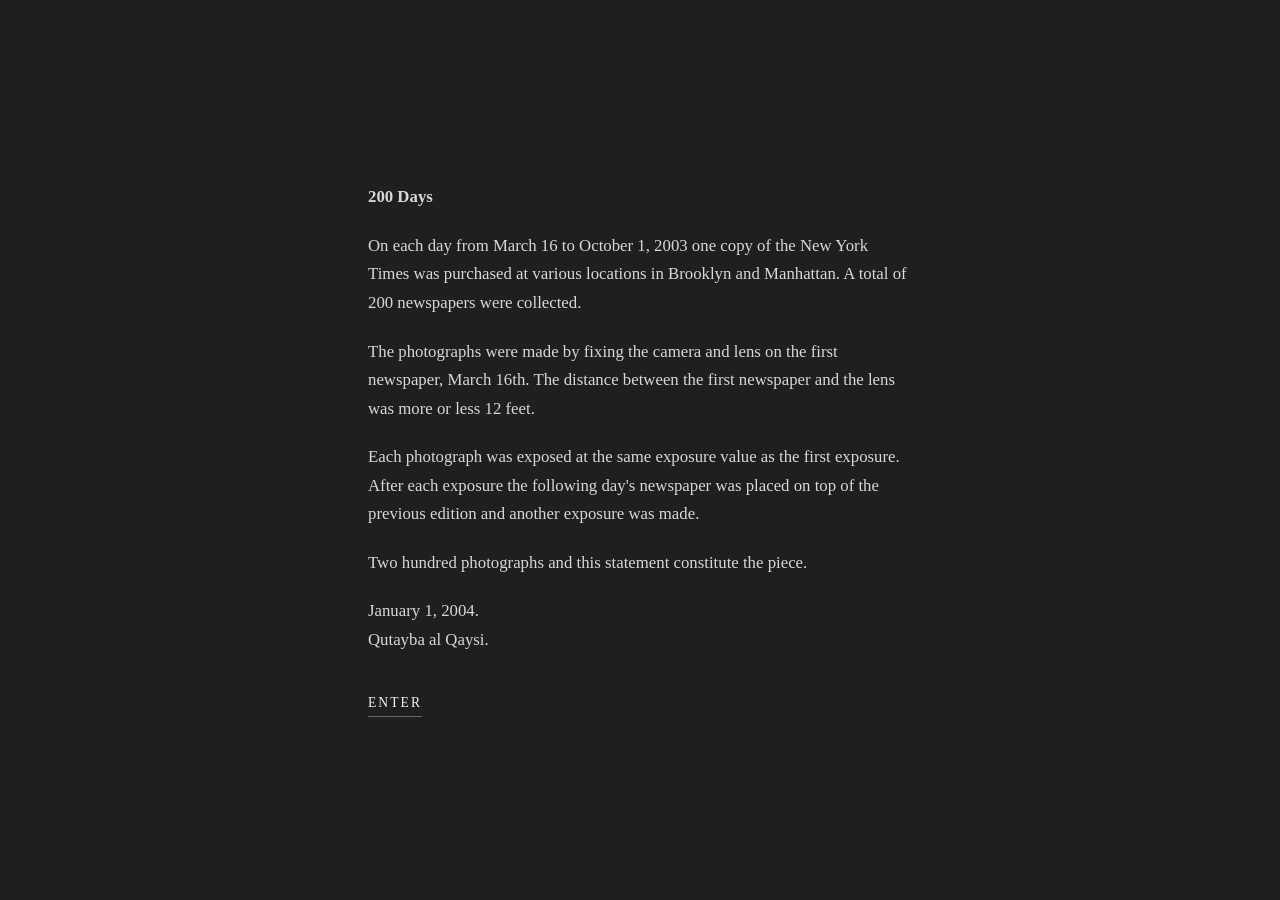
==== index.html @ 9bbc70dc "Split landing statement into four paragraphs and bold the title Co-Authored-By: Claude Opus 5.5 <nor" ====
<!doctype html>
<html lang="en">
<head>
<meta charset="utf-8">
<meta name="viewport" content="width=device-width, initial-scale=1">
<title>200 Days</title>
<link rel="stylesheet" href="assets/style.css">
</head>
<body class="landing">
<main class="statement">
  <h1>200 Days</h1>
  <p>On each day from March 16 to October 1, 2003 one copy of the New York Times was purchased at various locations in Brooklyn and Manhattan. A total of 200 newspapers were collected.</p>
  <p>The photographs were made by fixing the camera and lens on the first newspaper, March 16th. The distance between the first newspaper and the lens was more or less 12 feet.</p>
  <p>Each photograph was exposed at the same exposure value as the first exposure. After each exposure the following day's newspaper was placed on top of the previous edition and another exposure was made.</p>
  <p>Two hundred photographs and this statement constitute the piece.</p>
  <p class="signature">January 1, 2004.<br>Qutayba al Qaysi.</p>
  <a class="enter" href="viewer.html">Enter</a>
</main>
</body>
</html>
---- assets/style.css ----
*, *::before, *::after { box-sizing: border-box; }

html, body {
  margin: 0;
  min-height: 100%;
  background: #1f1f1f;
  color: #d8d8d8;
  font-family: Georgia, "Times New Roman", Times, serif;
}

body {
  min-height: 100vh;
  display: flex;
  align-items: center;
  justify-content: center;
  padding: 2rem 1rem;
}

/* Landing */
.statement {
  max-width: 34rem;
  font-size: 1.05rem;
  line-height: 1.7;
}
.statement p { margin: 0 0 1.25rem; }
.statement h1 {
  margin: 0 0 1.25rem;
  font-size: inherit;
  font-weight: bold;
}
.enter {
  display: inline-block;
  margin-top: 1rem;
  color: #f2f2f2;
  text-decoration: none;
  letter-spacing: 0.15em;
  text-transform: uppercase;
  font-size: 0.85rem;
  border-bottom: 1px solid #666;
  padding-bottom: 2px;
}
.enter:hover, .enter:focus-visible { border-color: #f2f2f2; }

/* Viewer */
.viewer main { width: 100%; max-width: 737px; text-align: center; }
figure { margin: 0; }
.frame {
  position: relative;
  width: 100%;
  aspect-ratio: 737 / 492;
  background: #111;
}
.frame img {
  position: absolute;
  inset: 0;
  width: 100%;
  height: 100%;
  object-fit: contain;
  display: block;
}
#front { opacity: 1; }
#front.fading { transition: opacity 0.9s linear; }
figcaption {
  margin-top: 1rem;
  font-size: 1rem;
  letter-spacing: 0.02em;
}
.controls {
  margin-top: 1.5rem;
  display: flex;
  justify-content: center;
  gap: 0.75rem;
}
.controls button {
  font: inherit;
  font-size: 0.85rem;
  letter-spacing: 0.1em;
  text-transform: uppercase;
  color: #d8d8d8;
  background: transparent;
  border: 1px solid #555;
  padding: 0.45rem 1.1rem;
  cursor: pointer;
}
.controls button:hover:not(:disabled),
.controls button:focus-visible { border-color: #d8d8d8; color: #fff; }
.controls button:disabled { opacity: 0.35; cursor: default; }
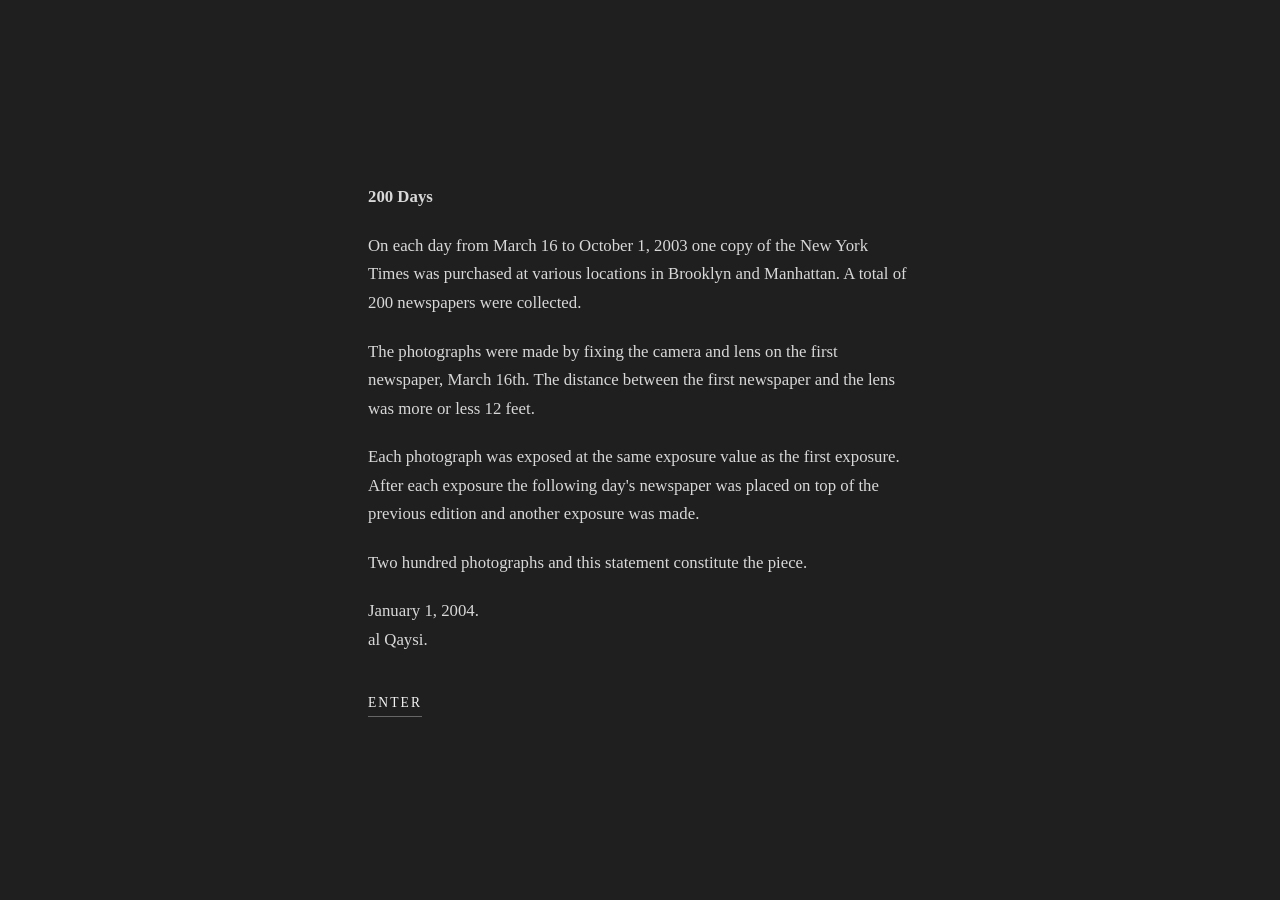
==== commit 512639ba: "Shorten landing signature to "al Qaysi." Co-Authored-By: Claude Opus 5.5 <noreply@anthropic.com> Cla" ====
--- a/index.html
+++ b/index.html
@@ -13,7 +13,7 @@
   <p>The photographs were made by fixing the camera and lens on the first newspaper, March 16th. The distance between the first newspaper and the lens was more or less 12 feet.</p>
   <p>Each photograph was exposed at the same exposure value as the first exposure. After each exposure the following day's newspaper was placed on top of the previous edition and another exposure was made.</p>
   <p>Two hundred photographs and this statement constitute the piece.</p>
-  <p class="signature">January 1, 2004.<br>Qutayba al Qaysi.</p>
+  <p class="signature">January 1, 2004.<br>al Qaysi.</p>
   <a class="enter" href="viewer.html">Enter</a>
 </main>
 </body>
--- a/assets/style.css
+++ b/assets/style.css
@@ -42,8 +42,18 @@
 .enter:hover, .enter:focus-visible { border-color: #f2f2f2; }
 
 /* Viewer */
-.viewer main { width: 100%; max-width: 737px; text-align: center; }
-figure { margin: 0; }
+/* The stage is as wide as the window allows, but never so tall that the
+   caption and controls (--chrome) are pushed off screen. */
+.viewer {
+  --chrome: 7.5rem;
+  padding: 1rem;
+}
+.viewer main { width: 100%; text-align: center; }
+figure {
+  margin: 0 auto;
+  width: min(100%, calc((100vh - 2rem - var(--chrome)) * 737 / 492));
+  width: min(100%, calc((100dvh - 2rem - var(--chrome)) * 737 / 492));
+}
 .frame {
   position: relative;
   width: 100%;
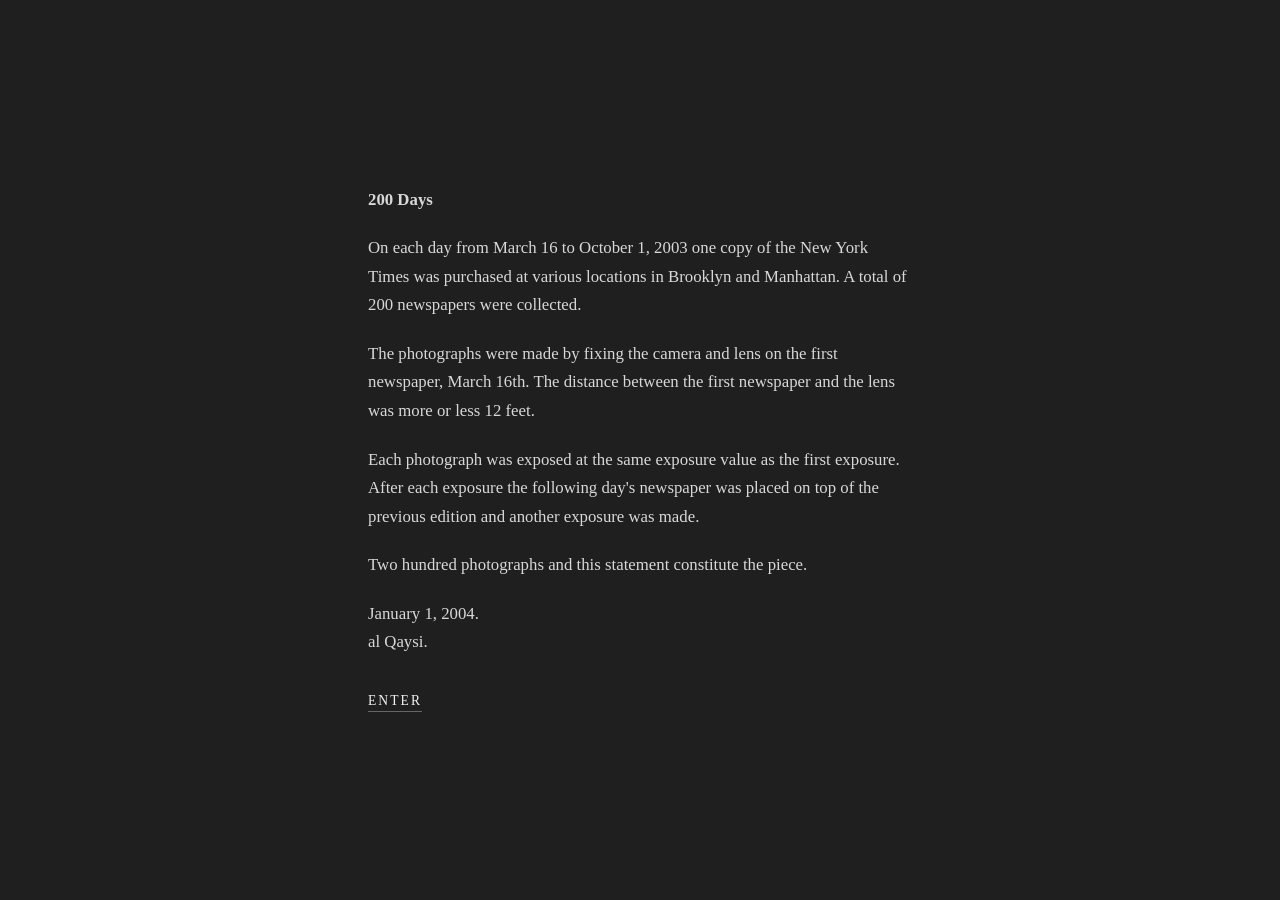
==== commit fc9f2823: "Never navigate the landing tab when Enter is pressed Enter was an <a href="viewer.html"> whose click" ====
--- a/index.html
+++ b/index.html
@@ -14,7 +14,9 @@
   <p>Each photograph was exposed at the same exposure value as the first exposure. After each exposure the following day's newspaper was placed on top of the previous edition and another exposure was made.</p>
   <p>Two hundred photographs and this statement constitute the piece.</p>
   <p class="signature">January 1, 2004.<br>al Qaysi.</p>
-  <a class="enter" href="viewer.html">Enter</a>
+  <button class="enter" type="button">Enter</button>
+  <p class="blocked" hidden>Please allow pop-up windows for this site, then press Enter again.</p>
 </main>
+<script src="assets/landing.js?v=2"></script>
 </body>
 </html>
--- a/assets/style.css
+++ b/assets/style.css
@@ -36,10 +36,16 @@
   letter-spacing: 0.15em;
   text-transform: uppercase;
   font-size: 0.85rem;
+  font-family: inherit;
+  background: none;
+  border: 0;
   border-bottom: 1px solid #666;
-  padding-bottom: 2px;
+  border-radius: 0;
+  padding: 0 0 2px;
+  cursor: pointer;
 }
 .enter:hover, .enter:focus-visible { border-color: #f2f2f2; }
+.statement .blocked { margin: 1rem 0 0; color: #999; font-size: 0.85rem; }
 
 /* Viewer */
 /* The stage is as wide as the window allows, but never so tall that the
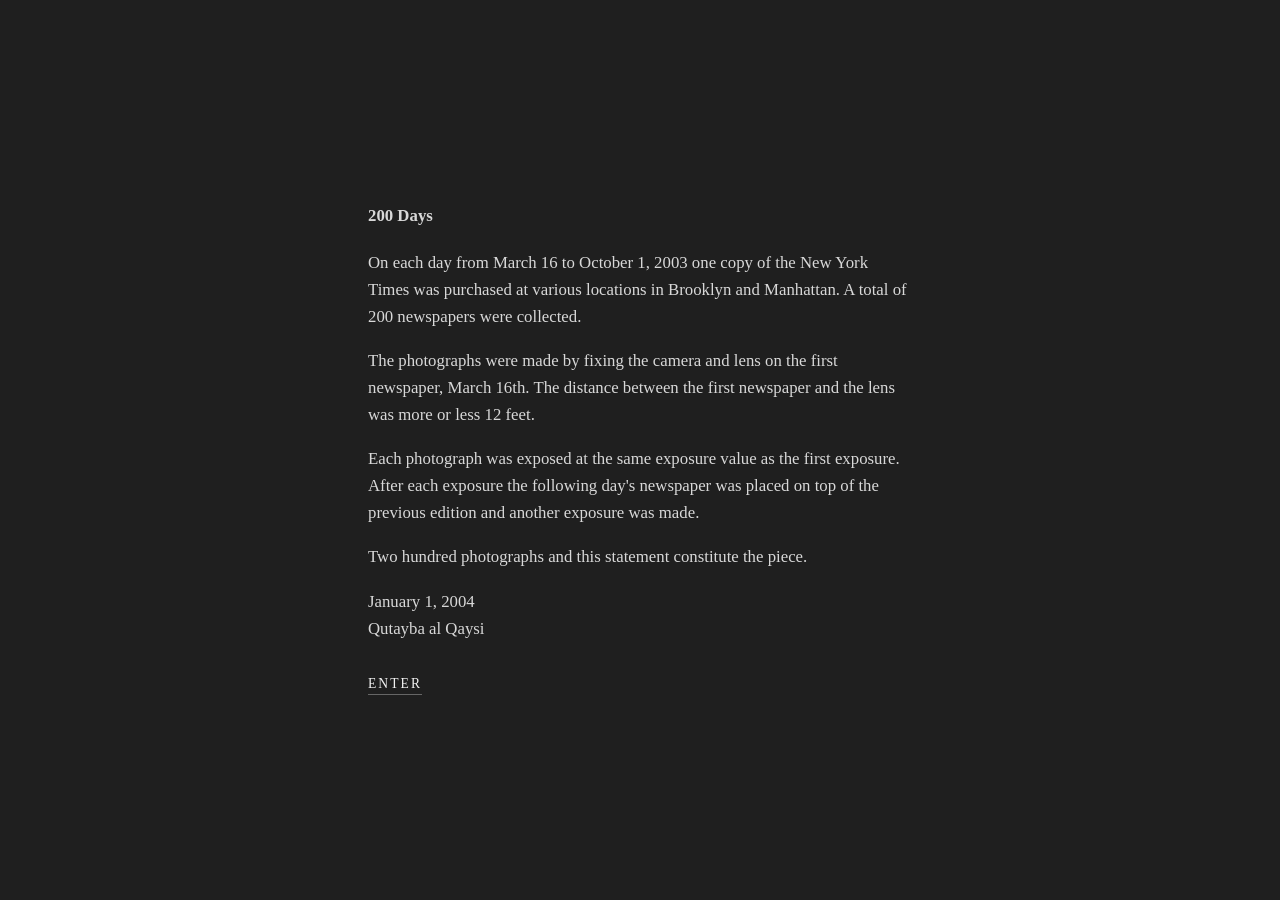
==== commit dc7c1d47: "Fix signature line and tighten statement spacing slightly Use full name "Qutayba al Qaysi" in the st" ====
--- a/index.html
+++ b/index.html
@@ -13,10 +13,10 @@
   <p>The photographs were made by fixing the camera and lens on the first newspaper, March 16th. The distance between the first newspaper and the lens was more or less 12 feet.</p>
   <p>Each photograph was exposed at the same exposure value as the first exposure. After each exposure the following day's newspaper was placed on top of the previous edition and another exposure was made.</p>
   <p>Two hundred photographs and this statement constitute the piece.</p>
-  <p class="signature">January 1, 2004.<br>al Qaysi.</p>
+  <p class="signature">January 1, 2004<br>Qutayba al Qaysi</p>
   <button class="enter" type="button">Enter</button>
   <p class="blocked" hidden>Please allow pop-up windows for this site, then press Enter again.</p>
 </main>
-<script src="assets/landing.js?v=2"></script>
+<script src="assets/landing.js?v=3"></script>
 </body>
 </html>
--- a/assets/style.css
+++ b/assets/style.css
@@ -20,9 +20,9 @@
 .statement {
   max-width: 34rem;
   font-size: 1.05rem;
-  line-height: 1.7;
+  line-height: 1.6;
 }
-.statement p { margin: 0 0 1.25rem; }
+.statement p { margin: 0 0 1.1rem; }
 .statement h1 {
   margin: 0 0 1.25rem;
   font-size: inherit;
